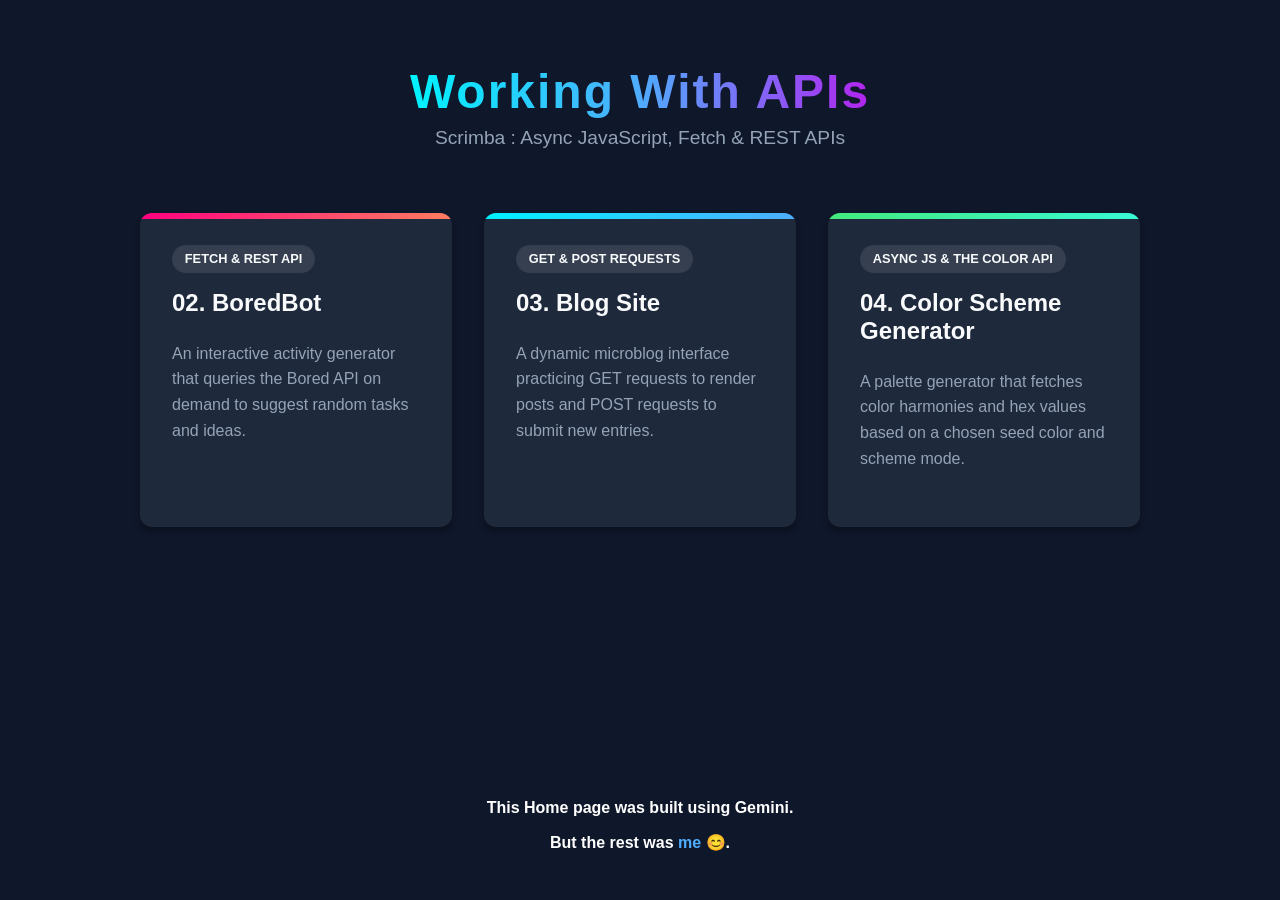
==== index.html @ 8f7960af "Add home page to that liks to projects" ====
<!DOCTYPE html>
<html lang="en">
<head>
    <meta charset="UTF-8">
    <meta name="viewport" content="width=device-width, initial-scale=1.0">
    <title>API Projects : Scrimba</title>
    <link rel="stylesheet" href="styles.css">
</head>
<body>

    <header>
        <h1>Working With APIs</h1>
        <p>Scrimba : Async JavaScript, Fetch & REST APIs</p>
    </header>

    <main class="container">
        <!-- Project 2: BoredBot -->
        <a href="02_boredBot/index.html" class="card project-1">
            <span class="tag">Fetch & REST API</span>
            <h2>02. BoredBot</h2>
            <p>An interactive activity generator that queries the Bored API on demand to suggest random tasks and ideas.</p>
        </a>

        <!-- Project 3: Blog Site -->
        <a href="03_Blog_Site/index.html" class="card project-2">
            <span class="tag">GET & POST Requests</span>
            <h2>03. Blog Site</h2>
            <p>A dynamic microblog interface practicing GET requests to render posts and POST requests to submit new entries.</p>
        </a>

        <!-- Project 4: Color Scheme Generator -->
        <a href="04_Color_Scheme_Generator/index.html" class="card project-3">
            <span class="tag">Async JS & The Color API</span>
            <h2>04. Color Scheme Generator</h2>
            <p>A palette generator that fetches color harmonies and hex values based on a chosen seed color and scheme mode.</p>
        </a>
    </main>

    <footer>
        <p>This Home page was built using Gemini.</p>
        <p id="it-was-me">But the rest was <a href="https://github.com/thidassandaruwan">me</a> 😊.</p>
    </footer>

</body>
</html>
---- styles.css ----
:root {
    --bg-color: #0f172a;
    --card-bg: #1e293b;
    --text-main: #f8fafc;
    --text-muted: #94a3b8;

    /* Distinct Gradient Themes */
    --gradient-1: linear-gradient(135deg, #ff007f, #ff7e5f);
    --gradient-2: linear-gradient(135deg, #00f2fe, #4facfe);
    --gradient-3: linear-gradient(135deg, #43e97b, #38f9d7);
    --gradient-4: linear-gradient(135deg, #f6d365, #fda085);
    --gradient-5: linear-gradient(135deg, #b224ef, #7579ff);
    --gradient-6: linear-gradient(135deg, #f093fb, #f5576c);
    --gradient-7: linear-gradient(135deg, #5ee7df, #b490ca);
    --gradient-8: linear-gradient(135deg, #ff758c, #ff7eb3);
}

/* Border Accents */
.card.project-1::before { background: var(--gradient-1); }
.card.project-2::before { background: var(--gradient-2); }
.card.project-3::before { background: var(--gradient-3); }
.card.project-4::before { background: var(--gradient-4); }
.card.project-5::before { background: var(--gradient-5); }
.card.project-6::before { background: var(--gradient-6); }
.card.project-7::before { background: var(--gradient-7); }
.card.project-8::before { background: var(--gradient-8); }

/* Title Hover Colors */
.card.project-1:hover h2 { color: #ff7e5f; }
.card.project-2:hover h2 { color: #4facfe; }
.card.project-3:hover h2 { color: #43e97b; }
.card.project-4:hover h2 { color: #f6d365; }
.card.project-5:hover h2 { color: #b224ef; }
.card.project-6:hover h2 { color: #f093fb; }
.card.project-7:hover h2 { color: #5ee7df; }
.card.project-8:hover h2 { color: #ff758c; }

body {
    font-family: 'Segoe UI', Roboto, Helvetica, Arial, sans-serif;
    background-color: var(--bg-color);
    color: var(--text-main);
    margin: 0;
    padding: 2rem;
    display: flex;
    flex-direction: column;
    align-items: center;
    min-height: 100vh;
    box-sizing: border-box;
}

*, *::before, *::after {
    box-sizing: inherit;
}

header {
    text-align: center;
    margin-bottom: 4rem;
    margin-top: 2rem;
}

h1 {
    font-size: 3rem;
    margin: 0 0 0.5rem 0;
    background: linear-gradient(to right, #00f2fe, #4facfe, #b224ef);
    -webkit-background-clip: text;
    -webkit-text-fill-color: transparent;
    letter-spacing: 2px;
}

header p {
    color: var(--text-muted);
    font-size: 1.2rem;
    margin: 0;
}

.container {
    display: grid;
    grid-template-columns: repeat(auto-fit, minmax(300px, 1fr));
    gap: 2rem;
    width: 100%;
    max-width: 1000px;
}

.card {
    background-color: var(--card-bg);
    border-radius: 12px;
    padding: 2rem;
    text-decoration: none;
    color: inherit;
    position: relative;
    overflow: hidden;
    box-shadow: 0 4px 6px rgba(0, 0, 0, 0.3);
    transition: transform 0.3s ease, box-shadow 0.3s ease;
    display: flex;
    flex-direction: column;
}

.card::before {
    content: '';
    position: absolute;
    top: 0;
    left: 0;
    right: 0;
    height: 6px;
    transition: height 0.3s ease;
}

.card:hover {
    transform: translateY(-8px);
    box-shadow: 0 12px 24px rgba(0, 0, 0, 0.5);
}

.card:hover::before {
    height: 10px;
}

.card h2 {
    margin: 1rem 0 0.5rem 0;
    font-size: 1.5rem;
    transition: color 0.3s ease;
}

.card p {
    color: var(--text-muted);
    line-height: 1.6;
    margin-bottom: 1.5rem;
    flex-grow: 1;
}

.tag {
    align-self: flex-start;
    padding: 0.4rem 0.8rem;
    border-radius: 20px;
    font-size: 0.8rem;
    font-weight: bold;
    text-transform: uppercase;
    background-color: rgba(255, 255, 255, 0.1);
}

footer {
    margin-top: auto;
    padding-top: 4rem;
    color: white;
    font-weight: bold;
    font-size: 1rem;
    text-align: center;
}

footer a {
    color: #4facfe;
    text-decoration: none;
}

footer a:hover {
    text-decoration: underline;
}
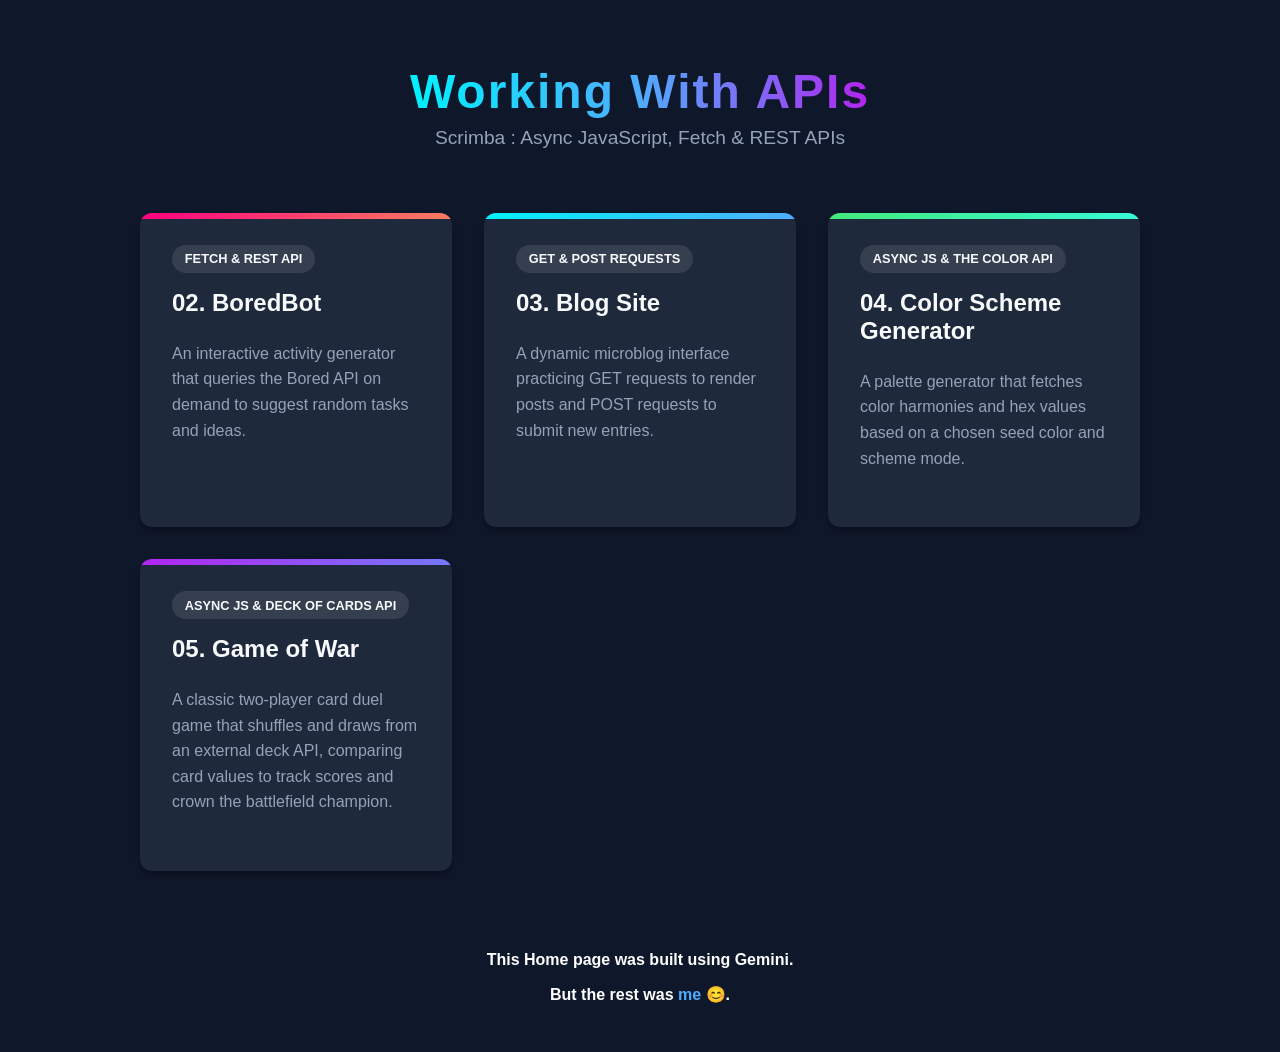
==== commit fd8321cc: "GAME OF WAR : add game of war to home page" ====
--- a/index.html
+++ b/index.html
@@ -15,24 +15,31 @@
 
     <main class="container">
         <!-- Project 2: BoredBot -->
-        <a href="02_boredBot/index.html" class="card project-1">
+        <a href="./02_boredBot/index.html" class="card project-1">
             <span class="tag">Fetch & REST API</span>
             <h2>02. BoredBot</h2>
             <p>An interactive activity generator that queries the Bored API on demand to suggest random tasks and ideas.</p>
         </a>
 
         <!-- Project 3: Blog Site -->
-        <a href="03_Blog_Site/index.html" class="card project-2">
+        <a href="./03_Blog_Site/index.html" class="card project-2">
             <span class="tag">GET & POST Requests</span>
             <h2>03. Blog Site</h2>
             <p>A dynamic microblog interface practicing GET requests to render posts and POST requests to submit new entries.</p>
         </a>
 
         <!-- Project 4: Color Scheme Generator -->
-        <a href="04_Color_Scheme_Generator/index.html" class="card project-3">
+        <a href="./04_Color_Scheme_Generator/index.html" class="card project-3">
             <span class="tag">Async JS & The Color API</span>
             <h2>04. Color Scheme Generator</h2>
             <p>A palette generator that fetches color harmonies and hex values based on a chosen seed color and scheme mode.</p>
+        </a>
+
+        <!-- Project 5: Game of War -->
+        <a href="./05_Game_Of_War/index.html" class="card project-5">
+            <span class="tag">Async JS & Deck of Cards API</span>
+            <h2>05. Game of War</h2>
+            <p>A classic two-player card duel game that shuffles and draws from an external deck API, comparing card values to track scores and crown the battlefield champion.</p>
         </a>
     </main>
 
